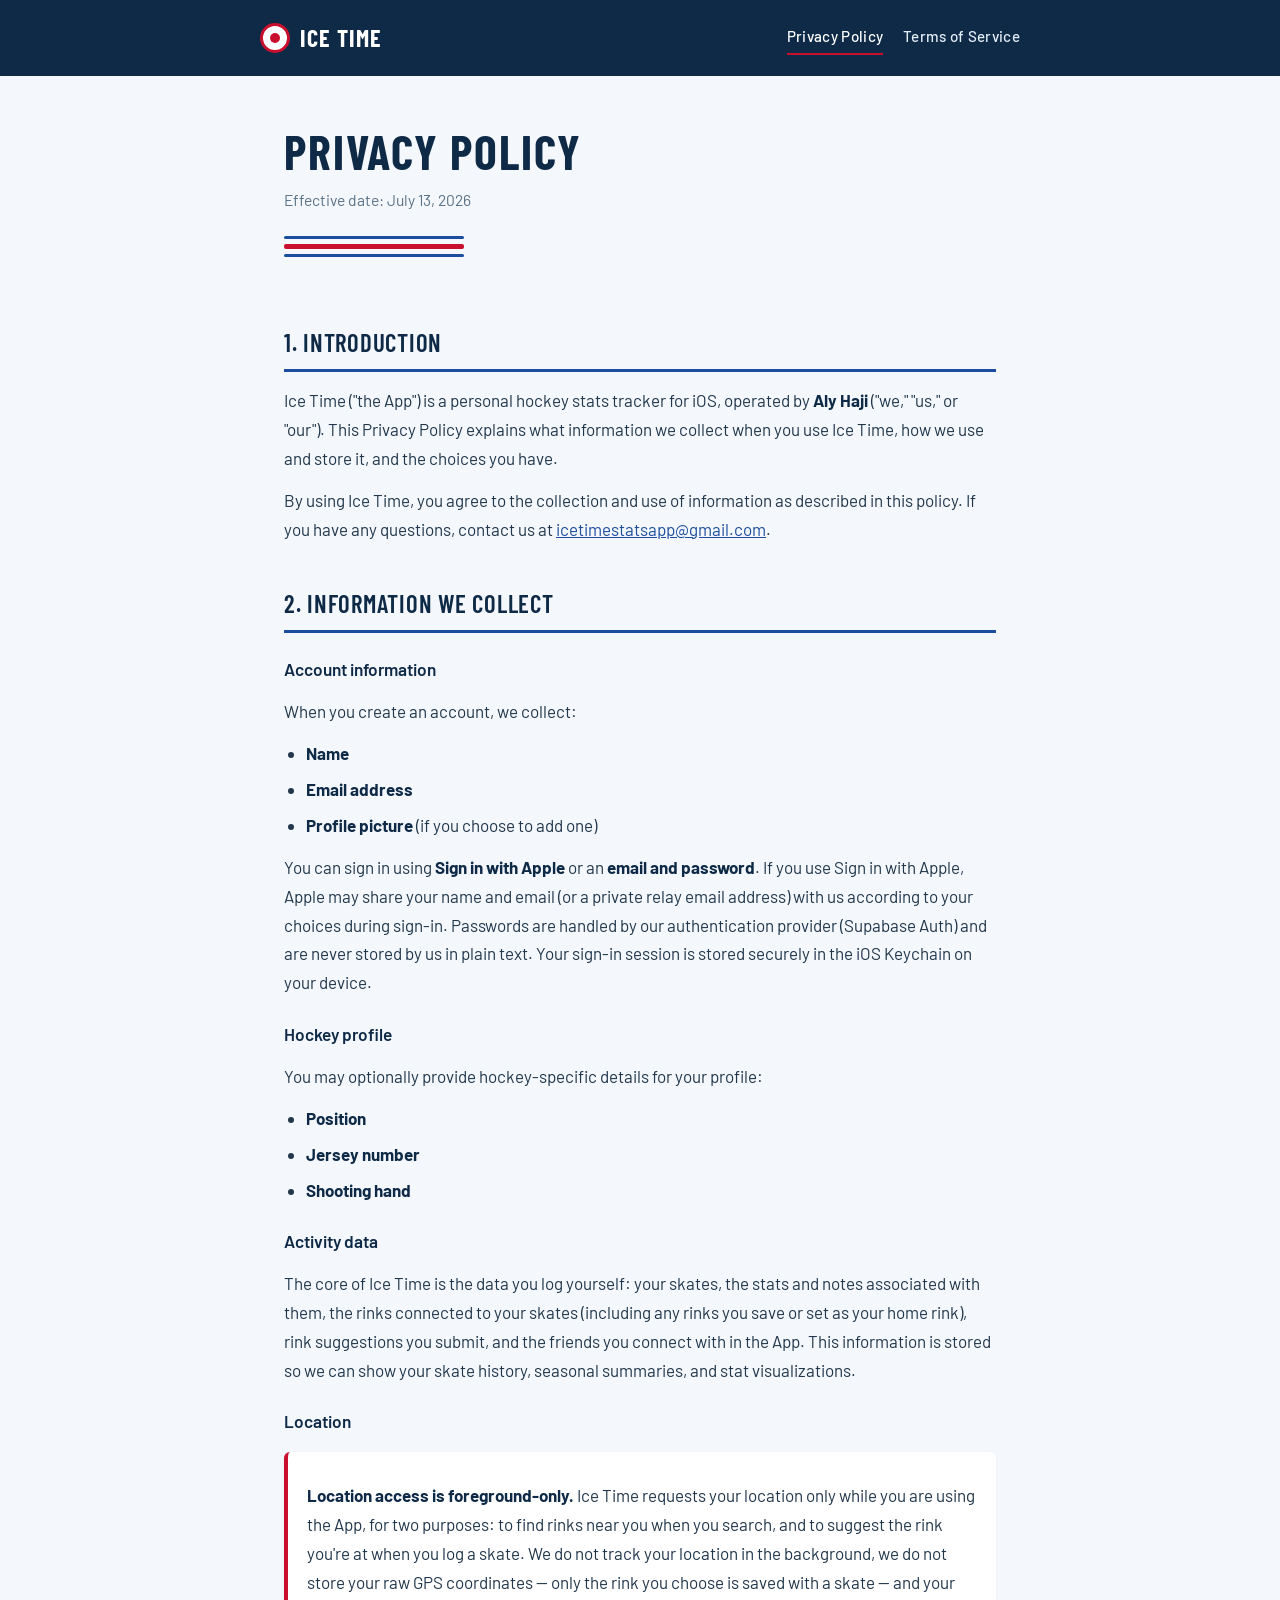
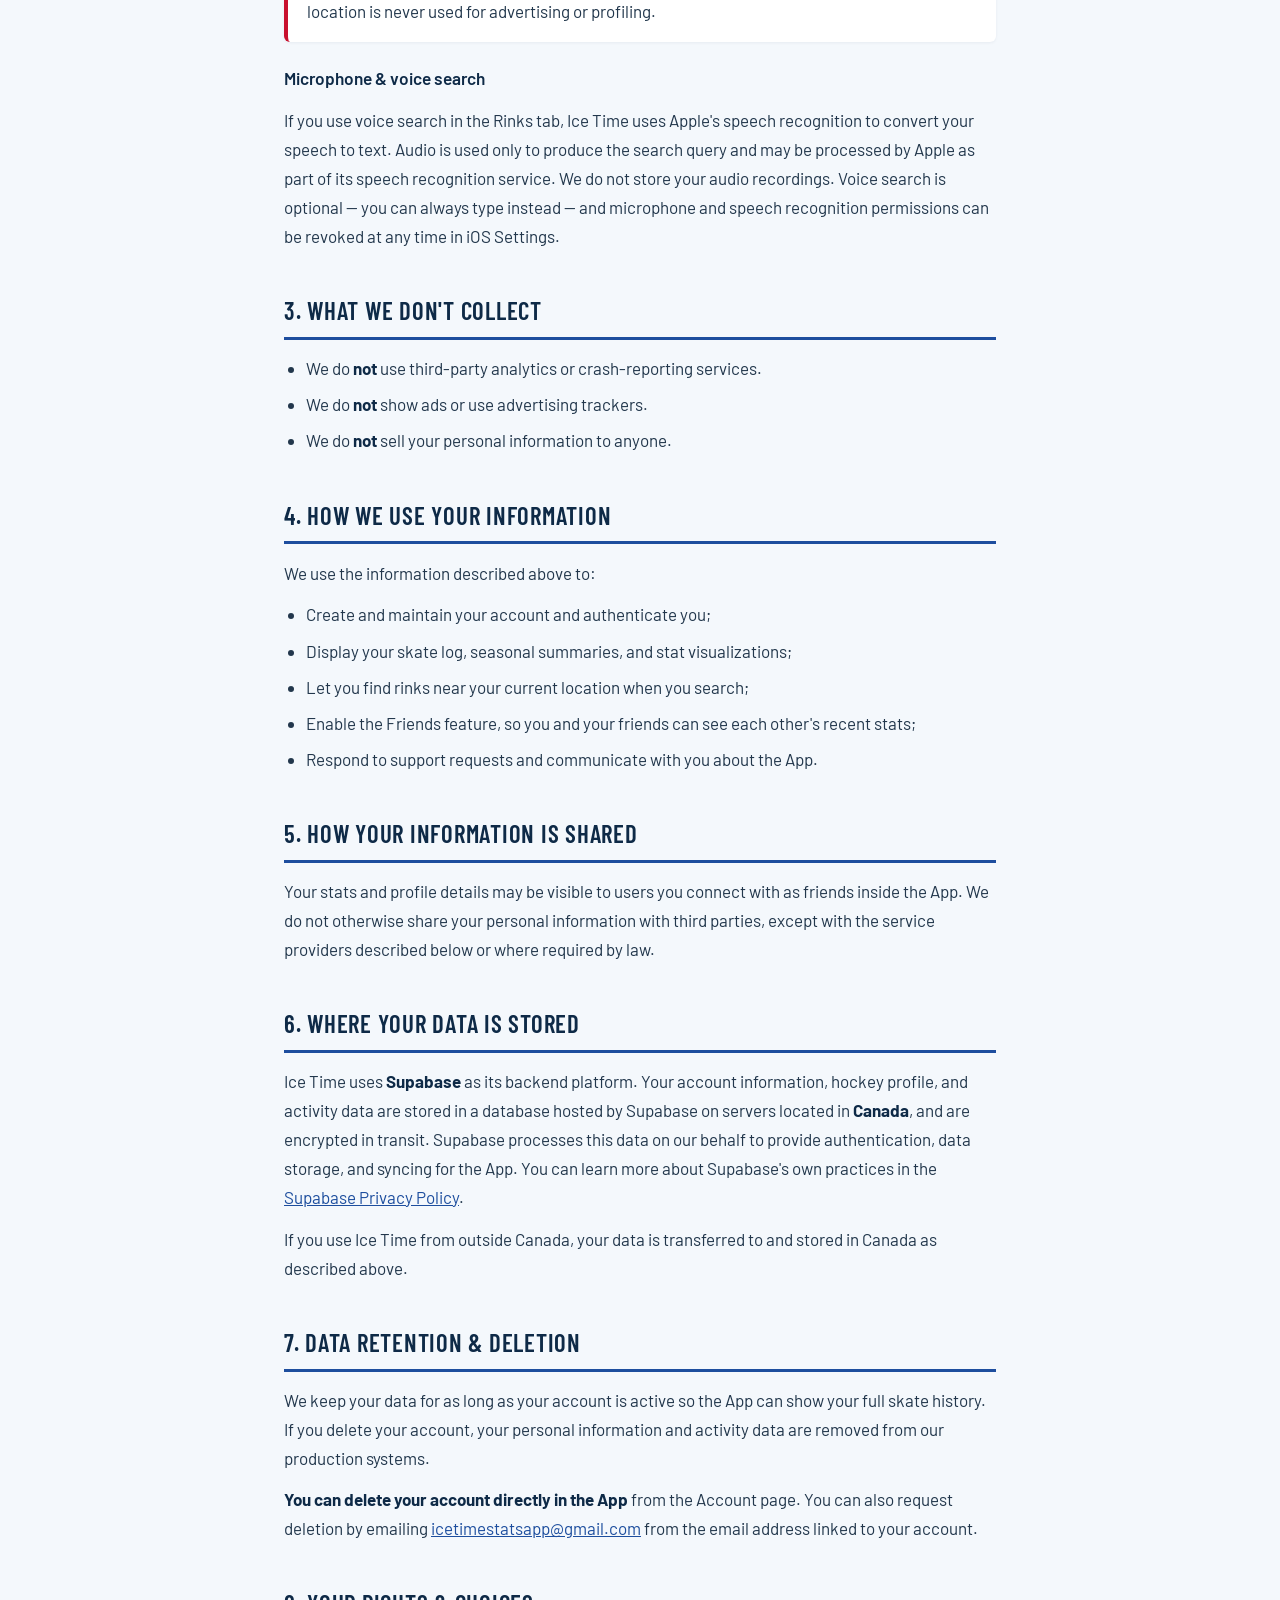
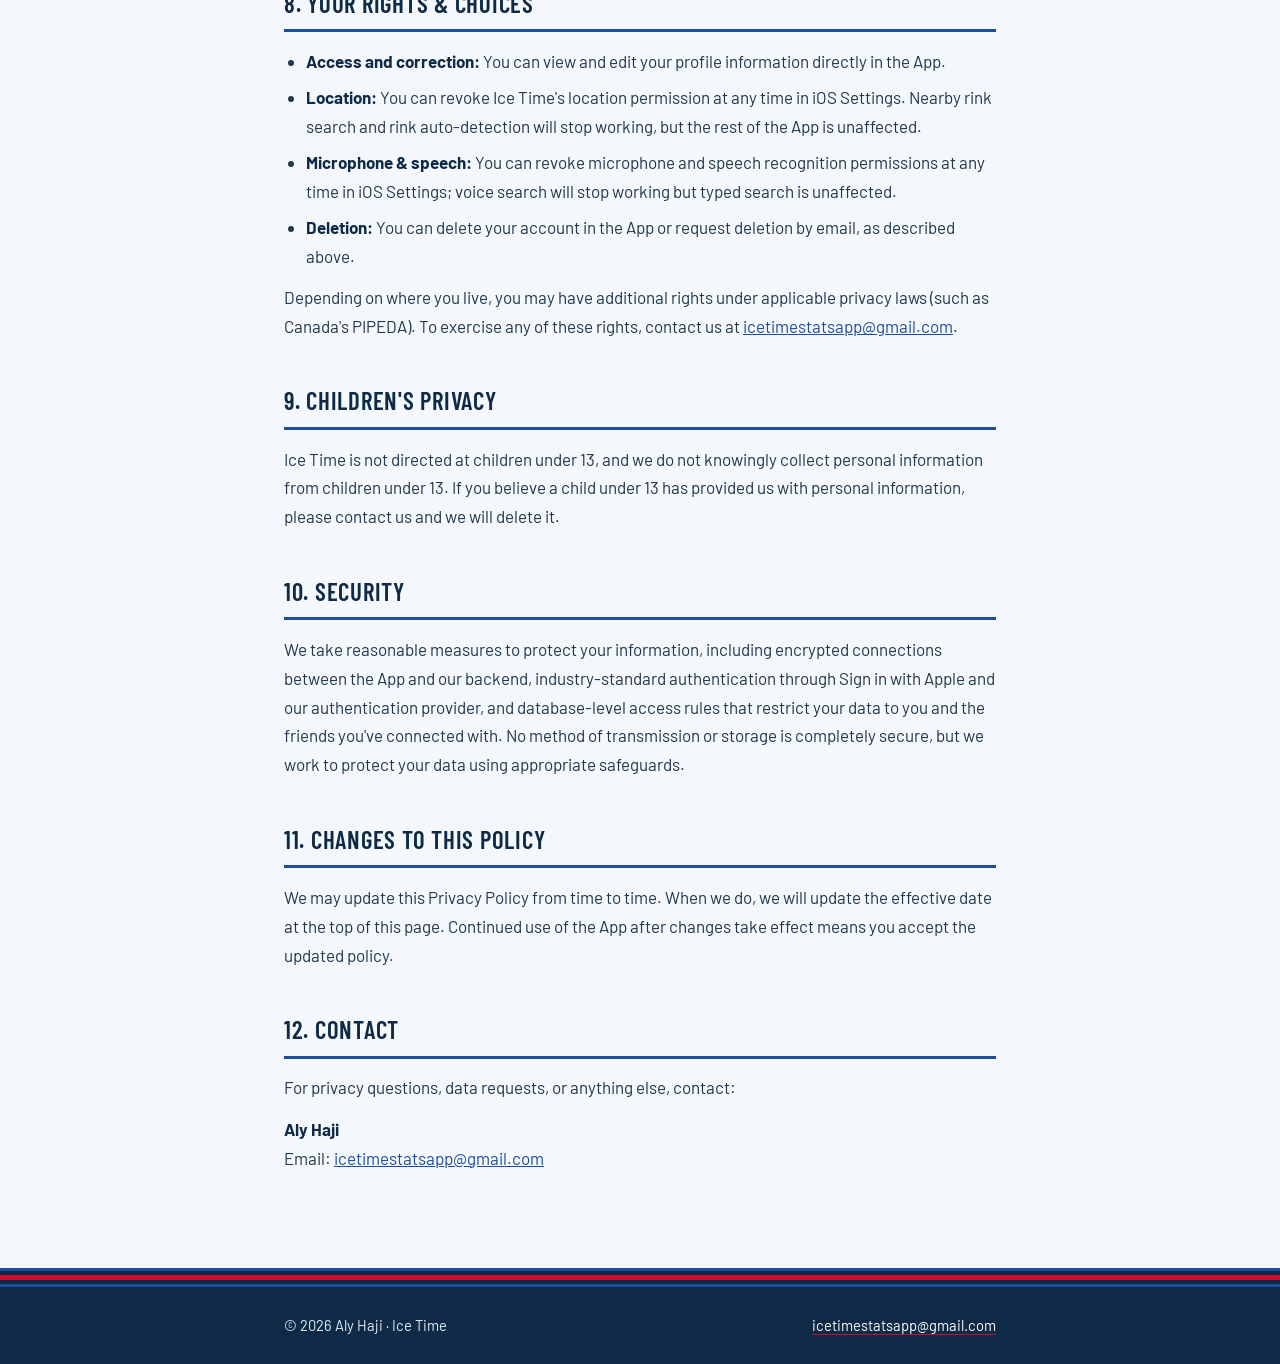
==== privacy.html @ f22d9f5a "Add files via upload" ====
<!DOCTYPE html>
<html lang="en">
<head>
  <meta charset="UTF-8">
  <meta name="viewport" content="width=device-width, initial-scale=1.0">
  <meta name="description" content="Privacy Policy for Ice Time, the personal hockey stats tracker for iOS.">
  <title>Privacy Policy — Ice Time</title>
  <link rel="preconnect" href="https://fonts.googleapis.com">
  <link rel="preconnect" href="https://fonts.gstatic.com" crossorigin>
  <link href="https://fonts.googleapis.com/css2?family=Barlow+Condensed:wght@600;700&family=Barlow:wght@400;500;600&display=swap" rel="stylesheet">
  <link rel="stylesheet" href="style.css">
</head>
<body>

  <header class="site-header">
    <div class="wrap">
      <a class="brand" href="index.html">
        <span class="brand-mark" aria-hidden="true"></span>
        <span class="brand-name">Ice Time</span>
      </a>
      <nav class="site-nav" aria-label="Site">
        <a href="privacy.html" aria-current="page">Privacy Policy</a>
        <a href="terms.html">Terms of Service</a>
      </nav>
    </div>
  </header>

  <main>
    <header class="doc-header">
      <h1>Privacy Policy</h1>
      <p class="meta">Effective date: July 13, 2026</p>
      <div class="rink-lines" aria-hidden="true"><span></span><span></span><span></span></div>
    </header>

    <article>
      <section>
        <h2>1. Introduction</h2>
        <p>Ice Time ("the App") is a personal hockey stats tracker for iOS, operated by <strong>Aly Haji</strong> ("we," "us," or "our"). This Privacy Policy explains what information we collect when you use Ice Time, how we use and store it, and the choices you have.</p>
        <p>By using Ice Time, you agree to the collection and use of information as described in this policy. If you have any questions, contact us at <a href="mailto:icetimestatsapp@gmail.com">icetimestatsapp@gmail.com</a>.</p>
      </section>

      <section>
        <h2>2. Information We Collect</h2>

        <h3>Account information</h3>
        <p>When you create an account, we collect:</p>
        <ul>
          <li><strong>Name</strong></li>
          <li><strong>Email address</strong></li>
          <li><strong>Profile picture</strong> (if you choose to add one)</li>
        </ul>
        <p>You can sign in using <strong>Sign in with Apple</strong> or an <strong>email and password</strong>. If you use Sign in with Apple, Apple may share your name and email (or a private relay email address) with us according to your choices during sign-in. Passwords are handled by our authentication provider (Supabase Auth) and are never stored by us in plain text. Your sign-in session is stored securely in the iOS Keychain on your device.</p>

        <h3>Hockey profile</h3>
        <p>You may optionally provide hockey-specific details for your profile:</p>
        <ul>
          <li><strong>Position</strong></li>
          <li><strong>Jersey number</strong></li>
          <li><strong>Shooting hand</strong></li>
        </ul>

        <h3>Activity data</h3>
        <p>The core of Ice Time is the data you log yourself: your skates, the stats and notes associated with them, the rinks connected to your skates (including any rinks you save or set as your home rink), rink suggestions you submit, and the friends you connect with in the App. This information is stored so we can show your skate history, seasonal summaries, and stat visualizations.</p>

        <h3>Location</h3>
        <div class="callout">
          <p><strong>Location access is foreground-only.</strong> Ice Time requests your location only while you are using the App, for two purposes: to find rinks near you when you search, and to suggest the rink you're at when you log a skate. We do not track your location in the background, we do not store your raw GPS coordinates — only the rink you choose is saved with a skate — and your location is never used for advertising or profiling.</p>
        </div>

        <h3>Microphone &amp; voice search</h3>
        <p>If you use voice search in the Rinks tab, Ice Time uses Apple's speech recognition to convert your speech to text. Audio is used only to produce the search query and may be processed by Apple as part of its speech recognition service. We do not store your audio recordings. Voice search is optional — you can always type instead — and microphone and speech recognition permissions can be revoked at any time in iOS Settings.</p>
      </section>

      <section>
        <h2>3. What We Don't Collect</h2>
        <ul>
          <li>We do <strong>not</strong> use third-party analytics or crash-reporting services.</li>
          <li>We do <strong>not</strong> show ads or use advertising trackers.</li>
          <li>We do <strong>not</strong> sell your personal information to anyone.</li>
        </ul>
      </section>

      <section>
        <h2>4. How We Use Your Information</h2>
        <p>We use the information described above to:</p>
        <ul>
          <li>Create and maintain your account and authenticate you;</li>
          <li>Display your skate log, seasonal summaries, and stat visualizations;</li>
          <li>Let you find rinks near your current location when you search;</li>
          <li>Enable the Friends feature, so you and your friends can see each other's recent stats;</li>
          <li>Respond to support requests and communicate with you about the App.</li>
        </ul>
      </section>

      <section>
        <h2>5. How Your Information Is Shared</h2>
        <p>Your stats and profile details may be visible to users you connect with as friends inside the App. We do not otherwise share your personal information with third parties, except with the service providers described below or where required by law.</p>
      </section>

      <section>
        <h2>6. Where Your Data Is Stored</h2>
        <p>Ice Time uses <strong>Supabase</strong> as its backend platform. Your account information, hockey profile, and activity data are stored in a database hosted by Supabase on servers located in <strong>Canada</strong>, and are encrypted in transit. Supabase processes this data on our behalf to provide authentication, data storage, and syncing for the App. You can learn more about Supabase's own practices in the <a href="https://supabase.com/privacy" rel="noopener">Supabase Privacy Policy</a>.</p>
        <p>If you use Ice Time from outside Canada, your data is transferred to and stored in Canada as described above.</p>
      </section>

      <section>
        <h2>7. Data Retention &amp; Deletion</h2>
        <p>We keep your data for as long as your account is active so the App can show your full skate history. If you delete your account, your personal information and activity data are removed from our production systems.</p>
        <p><strong>You can delete your account directly in the App</strong> from the Account page. You can also request deletion by emailing <a href="mailto:icetimestatsapp@gmail.com">icetimestatsapp@gmail.com</a> from the email address linked to your account.</p>
      </section>

      <section>
        <h2>8. Your Rights &amp; Choices</h2>
        <ul>
          <li><strong>Access and correction:</strong> You can view and edit your profile information directly in the App.</li>
          <li><strong>Location:</strong> You can revoke Ice Time's location permission at any time in iOS Settings. Nearby rink search and rink auto-detection will stop working, but the rest of the App is unaffected.</li>
          <li><strong>Microphone &amp; speech:</strong> You can revoke microphone and speech recognition permissions at any time in iOS Settings; voice search will stop working but typed search is unaffected.</li>
          <li><strong>Deletion:</strong> You can delete your account in the App or request deletion by email, as described above.</li>
        </ul>
        <p>Depending on where you live, you may have additional rights under applicable privacy laws (such as Canada's PIPEDA). To exercise any of these rights, contact us at <a href="mailto:icetimestatsapp@gmail.com">icetimestatsapp@gmail.com</a>.</p>
      </section>

      <section>
        <h2>9. Children's Privacy</h2>
        <p>Ice Time is not directed at children under 13, and we do not knowingly collect personal information from children under 13. If you believe a child under 13 has provided us with personal information, please contact us and we will delete it.</p>
      </section>

      <section>
        <h2>10. Security</h2>
        <p>We take reasonable measures to protect your information, including encrypted connections between the App and our backend, industry-standard authentication through Sign in with Apple and our authentication provider, and database-level access rules that restrict your data to you and the friends you've connected with. No method of transmission or storage is completely secure, but we work to protect your data using appropriate safeguards.</p>
      </section>

      <section>
        <h2>11. Changes to This Policy</h2>
        <p>We may update this Privacy Policy from time to time. When we do, we will update the effective date at the top of this page. Continued use of the App after changes take effect means you accept the updated policy.</p>
      </section>

      <section>
        <h2>12. Contact</h2>
        <p>For privacy questions, data requests, or anything else, contact:</p>
        <p><strong>Aly Haji</strong><br>
        Email: <a href="mailto:icetimestatsapp@gmail.com">icetimestatsapp@gmail.com</a></p>
      </section>
    </article>
  </main>

  <footer class="site-footer">
    <div class="rink-lines" aria-hidden="true"><span></span><span></span><span></span></div>
    <div class="wrap">
      <span>© 2026 Aly Haji · Ice Time</span>
      <span><a href="mailto:icetimestatsapp@gmail.com">icetimestatsapp@gmail.com</a></span>
    </div>
  </footer>

</body>
</html>
---- style.css ----
/* ============================================
   Ice Time — Legal site stylesheet
   Palette: ice sheet whites, jersey navy,
   rink-marking blue and red
   ============================================ */

:root {
  --ice: #f4f8fc;          /* page background — fresh ice */
  --ice-shadow: #e3edf6;   /* card / panel tint */
  --navy: #0e2a47;         /* jersey navy — headings, footer */
  --blue-line: #1d4e9e;    /* rink blue line */
  --red-line: #c8102e;     /* center-line red */
  --steel: #5b7186;        /* muted text */
  --text: #22374c;         /* body text */
  --white: #ffffff;
}

* {
  margin: 0;
  padding: 0;
  box-sizing: border-box;
}

html {
  scroll-behavior: smooth;
}

@media (prefers-reduced-motion: reduce) {
  html {
    scroll-behavior: auto;
  }
}

body {
  font-family: "Barlow", -apple-system, BlinkMacSystemFont, "Segoe UI", sans-serif;
  font-size: 1.0625rem;
  line-height: 1.7;
  color: var(--text);
  background-color: var(--ice);
}

/* ---------- Rink-line divider (signature) ---------- */
/* Two blue lines flanking the red center line,
   read left-to-right like a rink read end-to-end. */
.rink-lines {
  display: flex;
  flex-direction: column;
  gap: 5px;
  border: none;
  margin: 0;
}

.rink-lines span {
  display: block;
  height: 3px;
  border-radius: 2px;
}

.rink-lines span:nth-child(1),
.rink-lines span:nth-child(3) {
  background: var(--blue-line);
}

.rink-lines span:nth-child(2) {
  background: var(--red-line);
  height: 5px;
}

/* ---------- Header ---------- */
.site-header {
  background: var(--navy);
  color: var(--white);
  padding: 1.1rem 1.5rem;
}

.site-header .wrap {
  max-width: 760px;
  margin: 0 auto;
  display: flex;
  align-items: center;
  justify-content: space-between;
  gap: 1rem;
  flex-wrap: wrap;
}

.brand {
  display: flex;
  align-items: center;
  gap: 0.65rem;
  color: var(--white);
  text-decoration: none;
}

.brand:hover .brand-name {
  color: var(--ice-shadow);
}

/* Faceoff-dot logo mark */
.brand-mark {
  width: 30px;
  height: 30px;
  border-radius: 50%;
  border: 3px solid var(--red-line);
  background: var(--white);
  position: relative;
  flex-shrink: 0;
}

.brand-mark::after {
  content: "";
  position: absolute;
  inset: 7px;
  border-radius: 50%;
  background: var(--red-line);
}

.brand-name {
  font-family: "Barlow Condensed", "Barlow", sans-serif;
  font-weight: 700;
  font-size: 1.5rem;
  letter-spacing: 0.04em;
  text-transform: uppercase;
}

.site-nav {
  display: flex;
  gap: 1.25rem;
}

.site-nav a {
  color: var(--ice-shadow);
  text-decoration: none;
  font-size: 0.95rem;
  font-weight: 500;
  letter-spacing: 0.02em;
  padding: 0.2rem 0;
  border-bottom: 2px solid transparent;
}

.site-nav a:hover,
.site-nav a[aria-current="page"] {
  color: var(--white);
  border-bottom-color: var(--red-line);
}

.site-nav a:focus-visible,
.brand:focus-visible,
.doc-card:focus-visible,
a:focus-visible {
  outline: 3px solid var(--blue-line);
  outline-offset: 3px;
  border-radius: 2px;
}

/* ---------- Main layout ---------- */
main {
  max-width: 760px;
  margin: 0 auto;
  padding: 3rem 1.5rem 4rem;
}

/* ---------- Index / hero ---------- */
.hero {
  text-align: center;
  padding: 2.5rem 0 2rem;
}

.hero h1 {
  font-family: "Barlow Condensed", "Barlow", sans-serif;
  font-weight: 700;
  font-size: clamp(2.6rem, 7vw, 4rem);
  letter-spacing: 0.05em;
  text-transform: uppercase;
  color: var(--navy);
  line-height: 1.1;
}

.hero .tagline {
  margin-top: 0.9rem;
  font-size: 1.15rem;
  color: var(--steel);
  max-width: 34rem;
  margin-left: auto;
  margin-right: auto;
}

.hero .rink-lines {
  max-width: 220px;
  margin: 1.8rem auto 0;
}

.doc-cards {
  display: grid;
  grid-template-columns: repeat(auto-fit, minmax(260px, 1fr));
  gap: 1.25rem;
  margin-top: 2.75rem;
}

.doc-card {
  display: block;
  background: var(--white);
  border: 1px solid var(--ice-shadow);
  border-top: 4px solid var(--blue-line);
  border-radius: 10px;
  padding: 1.6rem 1.5rem 1.5rem;
  text-decoration: none;
  color: var(--text);
  box-shadow: 0 1px 3px rgba(14, 42, 71, 0.07);
  transition: transform 0.15s ease, box-shadow 0.15s ease;
}

.doc-card:hover {
  transform: translateY(-2px);
  box-shadow: 0 4px 12px rgba(14, 42, 71, 0.12);
}

@media (prefers-reduced-motion: reduce) {
  .doc-card {
    transition: none;
  }
  .doc-card:hover {
    transform: none;
  }
}

.doc-card h2 {
  font-family: "Barlow Condensed", "Barlow", sans-serif;
  font-weight: 600;
  font-size: 1.45rem;
  letter-spacing: 0.03em;
  text-transform: uppercase;
  color: var(--navy);
}

.doc-card p {
  margin-top: 0.5rem;
  font-size: 0.98rem;
  color: var(--steel);
}

.doc-card .go {
  display: inline-block;
  margin-top: 0.9rem;
  font-weight: 600;
  font-size: 0.95rem;
  color: var(--red-line);
}

.contact-note {
  margin-top: 3rem;
  text-align: center;
  font-size: 0.98rem;
  color: var(--steel);
}

.contact-note a {
  color: var(--blue-line);
  font-weight: 500;
}

/* ---------- Legal document pages ---------- */
.doc-header {
  padding-bottom: 1.6rem;
}

.doc-header h1 {
  font-family: "Barlow Condensed", "Barlow", sans-serif;
  font-weight: 700;
  font-size: clamp(2.1rem, 5.5vw, 3rem);
  letter-spacing: 0.04em;
  text-transform: uppercase;
  color: var(--navy);
  line-height: 1.15;
}

.doc-header .meta {
  margin-top: 0.5rem;
  color: var(--steel);
  font-size: 0.98rem;
}

.doc-header .rink-lines {
  max-width: 180px;
  margin-top: 1.4rem;
}

article section {
  margin-top: 2.4rem;
}

article h2 {
  font-family: "Barlow Condensed", "Barlow", sans-serif;
  font-weight: 600;
  font-size: 1.55rem;
  letter-spacing: 0.03em;
  text-transform: uppercase;
  color: var(--navy);
  padding-bottom: 0.35rem;
  border-bottom: 3px solid var(--blue-line);
  margin-bottom: 0.9rem;
}

article h3 {
  font-weight: 600;
  font-size: 1.08rem;
  color: var(--navy);
  margin-top: 1.4rem;
  margin-bottom: 0.4rem;
}

article p {
  margin-top: 0.8rem;
}

article ul {
  margin: 0.8rem 0 0.8rem 1.4rem;
}

article li {
  margin-top: 0.45rem;
}

article a {
  color: var(--blue-line);
}

article strong {
  color: var(--navy);
}

.callout {
  background: var(--white);
  border-left: 4px solid var(--red-line);
  border-radius: 6px;
  padding: 1rem 1.2rem;
  margin-top: 1rem;
  box-shadow: 0 1px 3px rgba(14, 42, 71, 0.06);
}

/* ---------- Footer ---------- */
.site-footer {
  background: var(--navy);
  color: var(--ice-shadow);
  margin-top: 2rem;
}

.site-footer .rink-lines {
  gap: 4px;
}

.site-footer .rink-lines span {
  border-radius: 0;
}

.site-footer .wrap {
  max-width: 760px;
  margin: 0 auto;
  padding: 1.6rem 1.5rem;
  display: flex;
  justify-content: space-between;
  gap: 1rem;
  flex-wrap: wrap;
  font-size: 0.92rem;
}

.site-footer a {
  color: var(--white);
  text-decoration: none;
  border-bottom: 1px solid var(--red-line);
}

.site-footer a:hover {
  border-bottom-width: 2px;
}

/* ---------- Small screens ---------- */
@media (max-width: 480px) {
  main {
    padding: 2.25rem 1.15rem 3rem;
  }

  .site-header .wrap {
    justify-content: center;
    text-align: center;
  }

  .site-footer .wrap {
    flex-direction: column;
    text-align: center;
    gap: 0.5rem;
  }
}
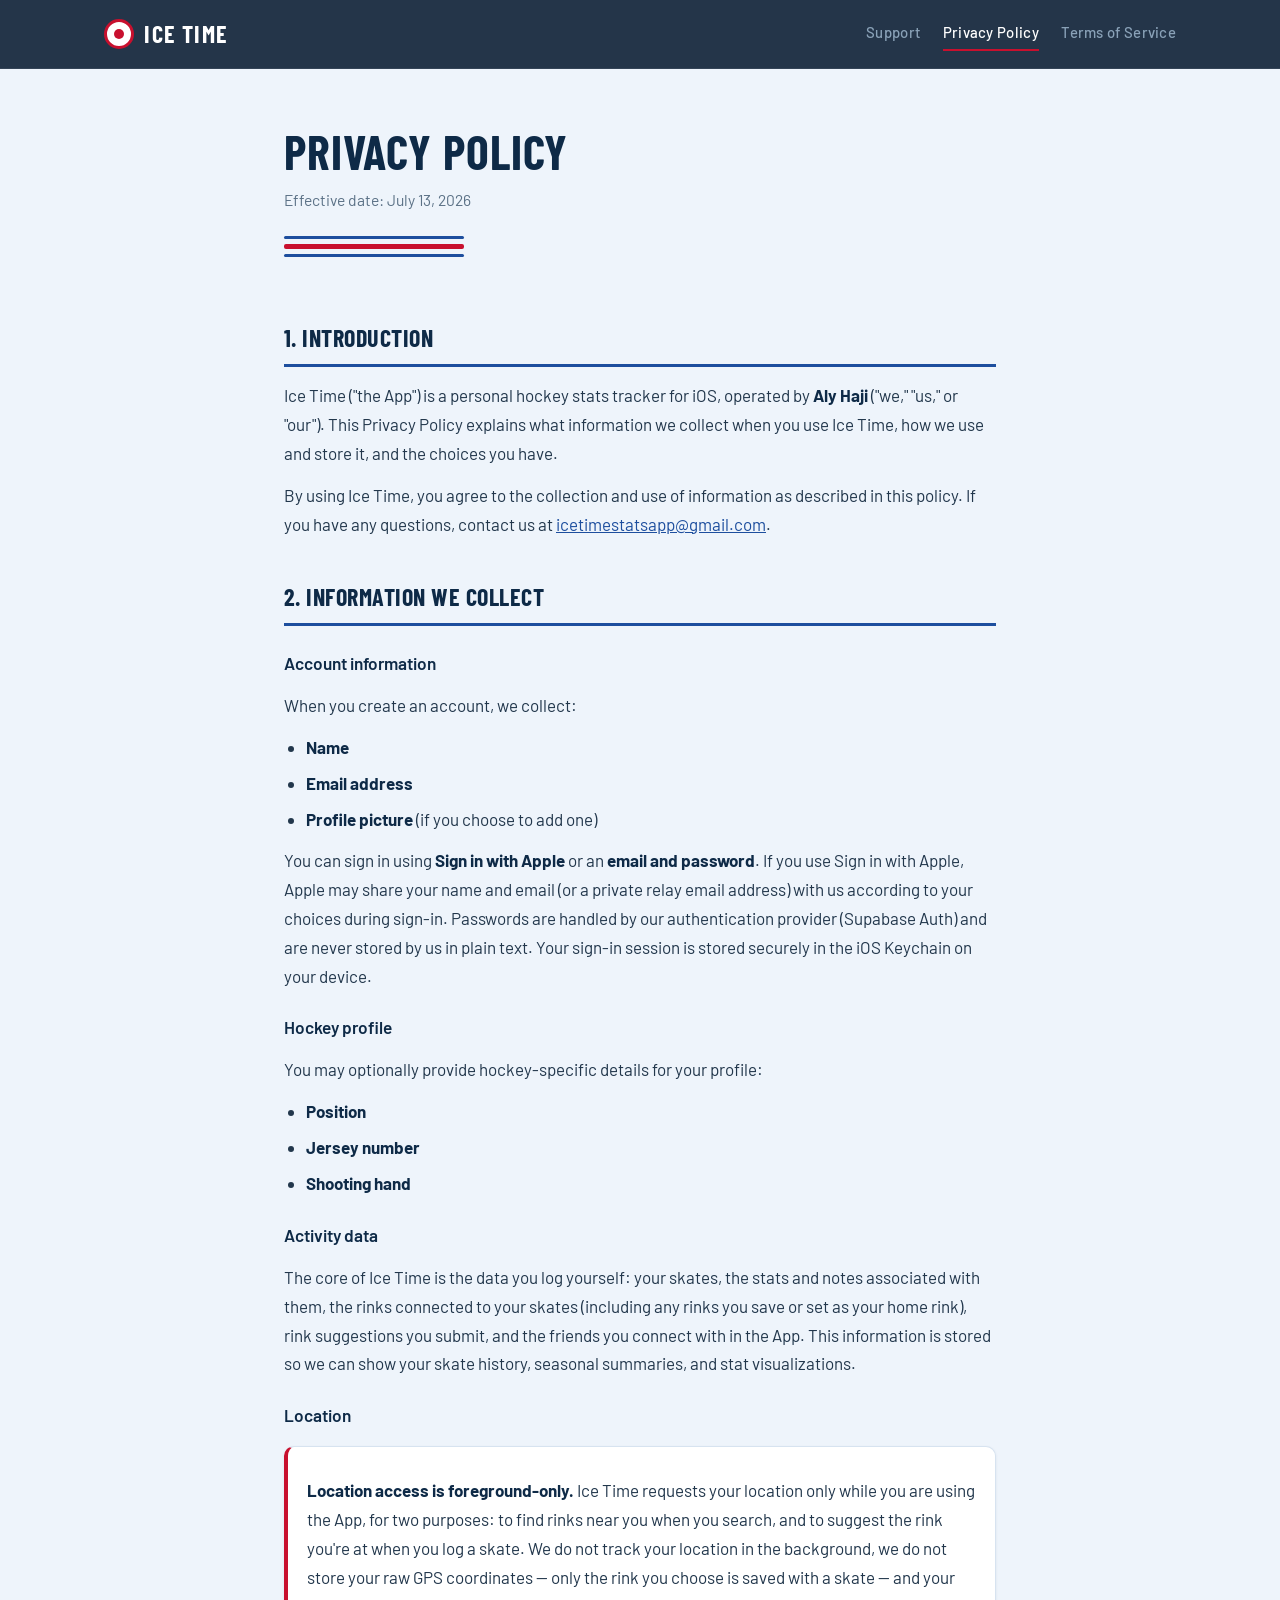
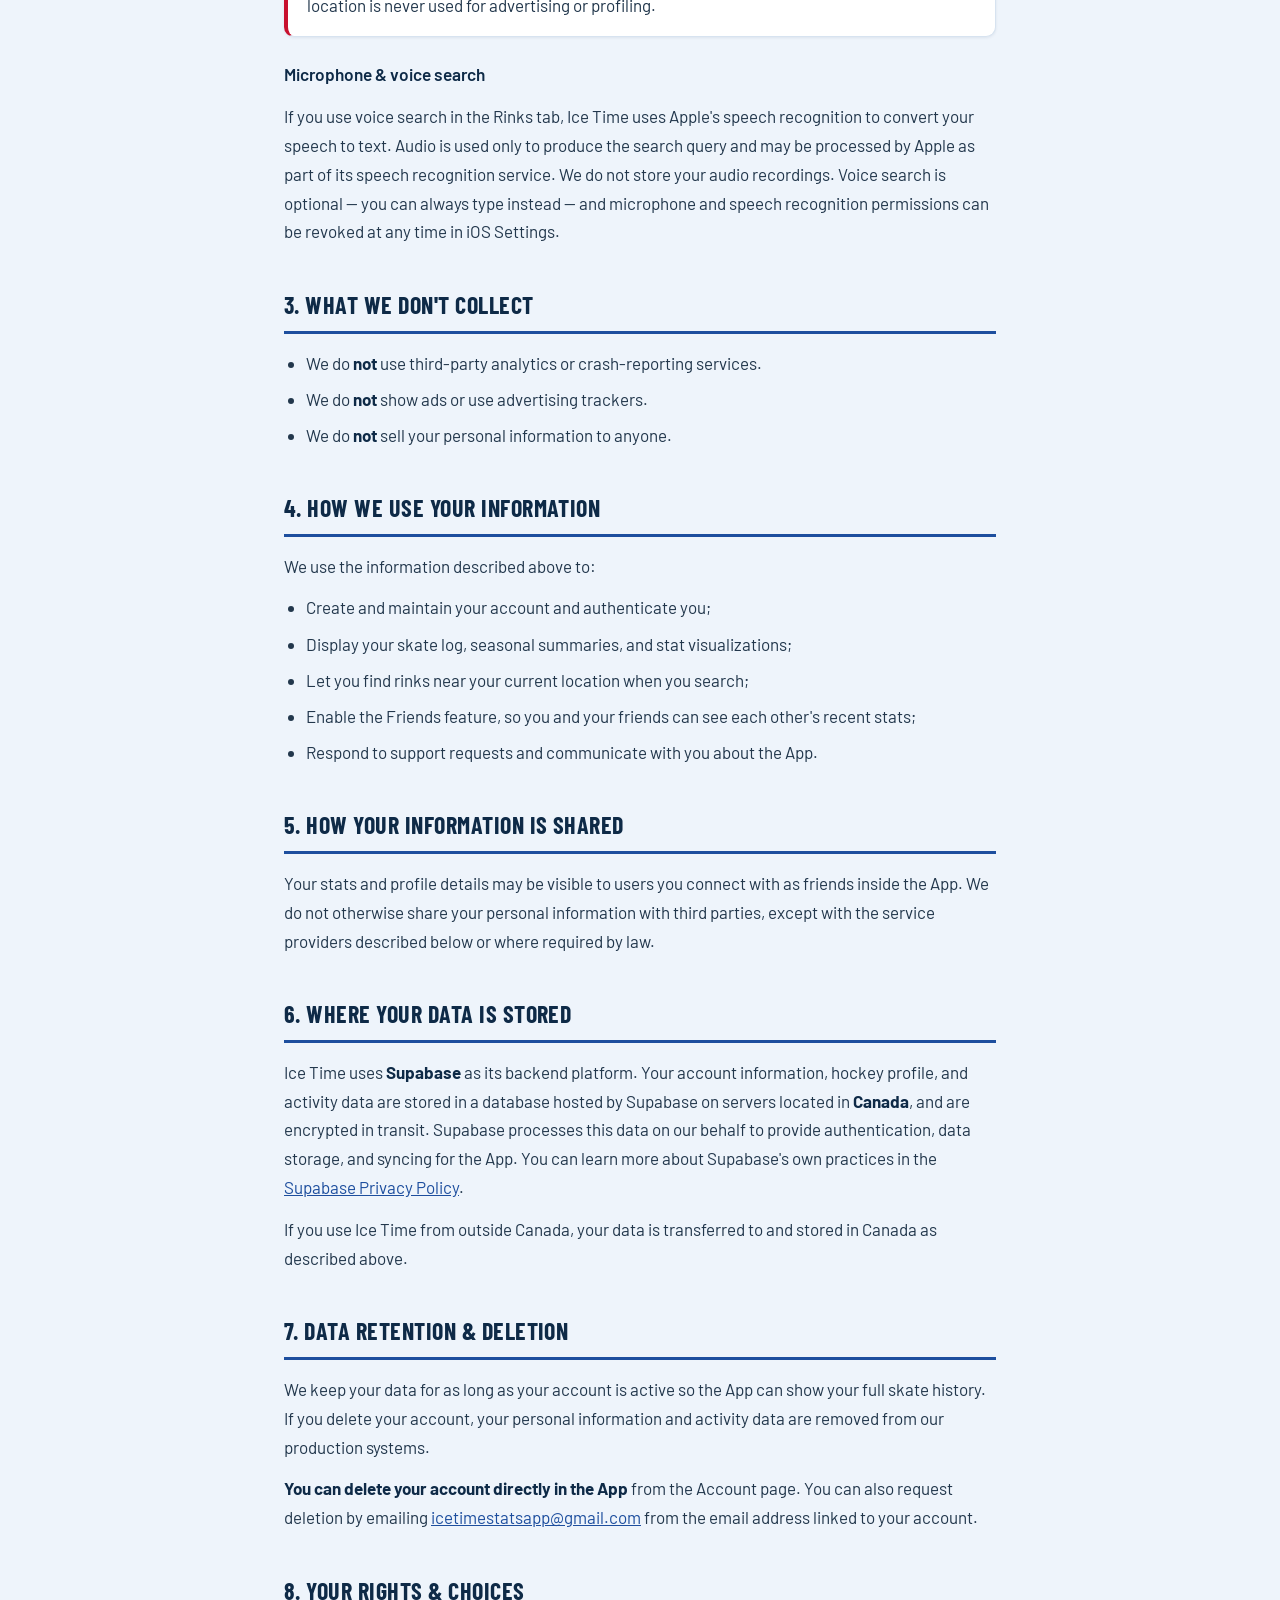
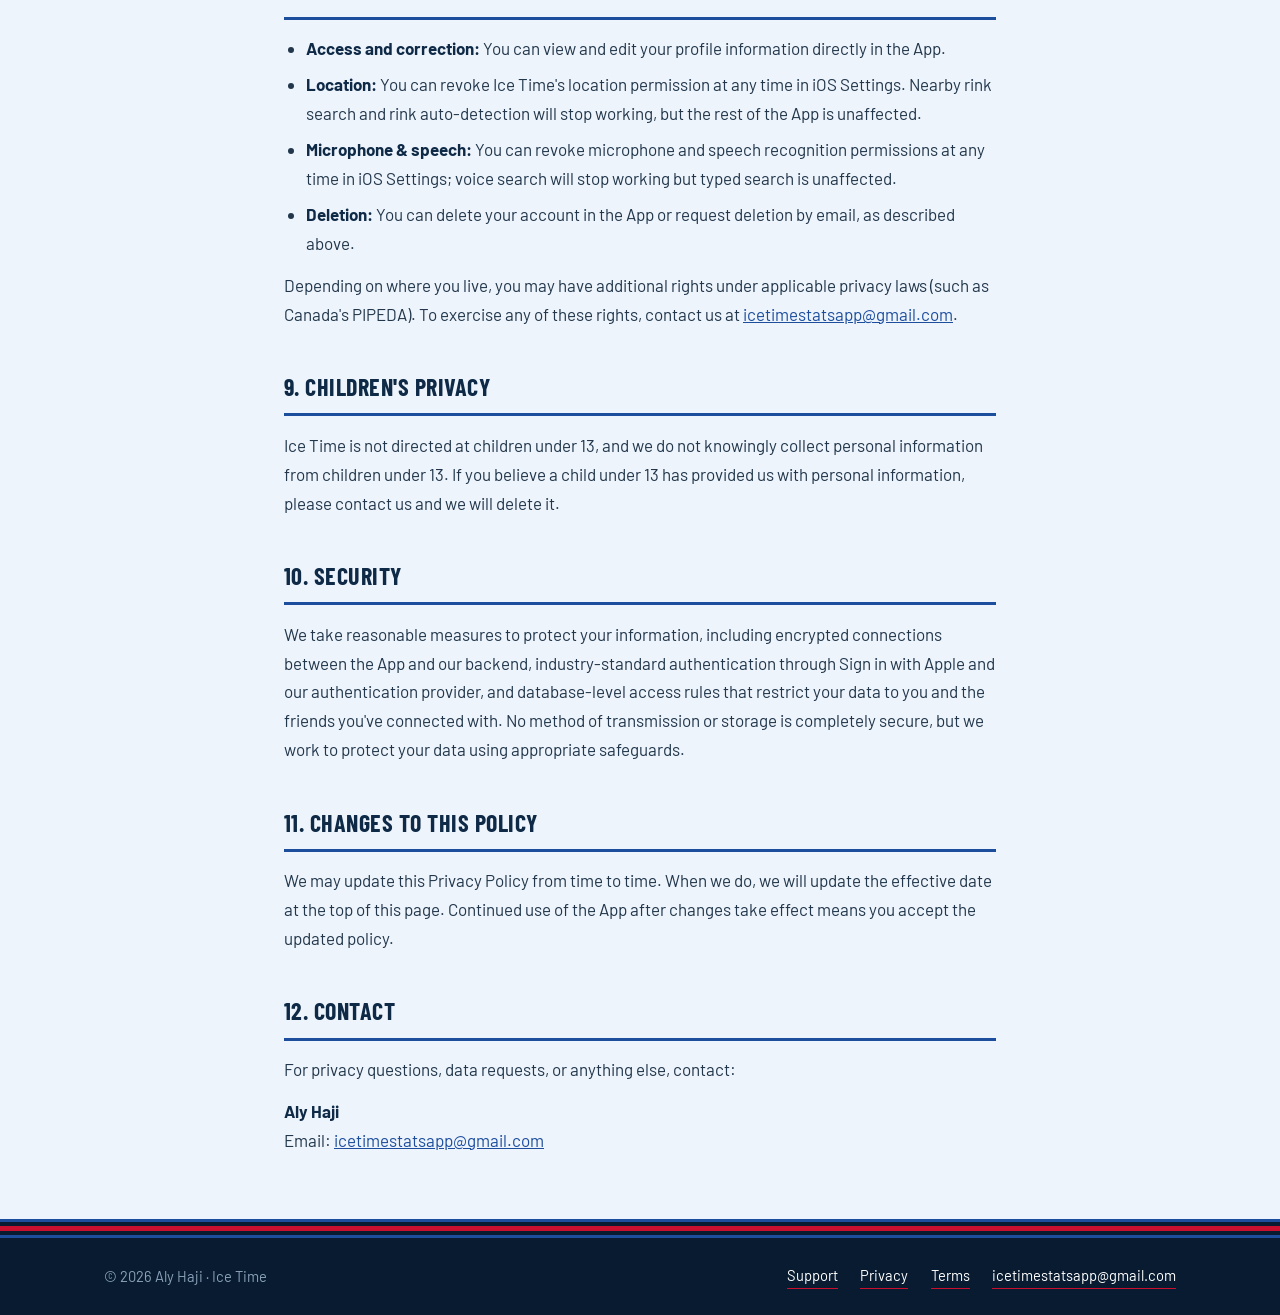
==== commit 515479ed: "Add support page and use the real Friends screenshot Support page (support.html) - New page explaini" ====
--- a/privacy.html
+++ b/privacy.html
@@ -19,6 +19,7 @@
         <span class="brand-name">Ice Time</span>
       </a>
       <nav class="site-nav" aria-label="Site">
+        <a href="support.html">Support</a>
         <a href="privacy.html" aria-current="page">Privacy Policy</a>
         <a href="terms.html">Terms of Service</a>
       </nav>
@@ -148,7 +149,7 @@
     <div class="rink-lines" aria-hidden="true"><span></span><span></span><span></span></div>
     <div class="wrap">
       <span>© 2026 Aly Haji · Ice Time</span>
-      <span><a href="mailto:icetimestatsapp@gmail.com">icetimestatsapp@gmail.com</a></span>
+      <nav class="foot-nav" aria-label="Legal"><a href="support.html">Support</a><a href="privacy.html">Privacy</a><a href="terms.html">Terms</a><a href="mailto:icetimestatsapp@gmail.com">icetimestatsapp@gmail.com</a></nav>
     </div>
   </footer>
 
--- a/style.css
+++ b/style.css
@@ -1,111 +1,126 @@
-/* ============================================
-   Ice Time — Legal site stylesheet
-   Palette: ice sheet whites, jersey navy,
-   rink-marking blue and red
-   ============================================ */
+/* ============================================================
+   Ice Time — marketing + legal site stylesheet
+   Palette: fresh-ice whites, jersey navy, rink blue & red.
+   One system across the landing page and the legal pages.
+   ============================================================ */
 
 :root {
-  --ice: #f4f8fc;          /* page background — fresh ice */
-  --ice-shadow: #e3edf6;   /* card / panel tint */
-  --navy: #0e2a47;         /* jersey navy — headings, footer */
-  --blue-line: #1d4e9e;    /* rink blue line */
-  --red-line: #c8102e;     /* center-line red */
-  --steel: #5b7186;        /* muted text */
-  --text: #22374c;         /* body text */
-  --white: #ffffff;
-}
-
-* {
-  margin: 0;
-  padding: 0;
-  box-sizing: border-box;
-}
-
-html {
-  scroll-behavior: smooth;
-}
-
-@media (prefers-reduced-motion: reduce) {
-  html {
-    scroll-behavior: auto;
-  }
-}
+  --ice:         #eef4fb;   /* page background — fresh ice          */
+  --ice-2:       #e2ecf7;   /* deeper ice tint                      */
+  --panel:       #ffffff;   /* cards / panels                       */
+  --navy:        #0e2a47;   /* jersey navy — headings               */
+  --navy-deep:   #081b30;   /* deepest navy — hero base             */
+  --navy-2:      #123a63;   /* navy gradient stop                   */
+  --blue-line:   #1d4e9e;   /* rink blue line                       */
+  --blue-bright: #2f7ae0;   /* brighter accent / glow               */
+  --red-line:    #c8102e;   /* centre-line red                      */
+  --red-soft:    #e23b52;   /* lighter red for dark backgrounds     */
+  --steel:       #5b7186;   /* muted text                           */
+  --steel-2:     #8aa2b8;   /* muted text on dark                   */
+  --text:        #22374c;   /* body text                            */
+  --line:        #d7e3f0;   /* hairline borders                     */
+  --white:       #ffffff;
+
+  --radius:      16px;
+  --radius-sm:   10px;
+  --shadow-sm:   0 1px 3px rgba(14,42,71,.08);
+  --shadow-md:   0 10px 30px -12px rgba(14,42,71,.28);
+  --shadow-lg:   0 30px 70px -25px rgba(8,27,48,.55);
+  --maxw:        1120px;
+  --readw:       760px;
+
+  --cond: "Barlow Condensed", "Barlow", system-ui, sans-serif;
+  --sans: "Barlow", -apple-system, BlinkMacSystemFont, "Segoe UI", sans-serif;
+}
+
+* { margin: 0; padding: 0; box-sizing: border-box; }
+
+html { scroll-behavior: smooth; -webkit-text-size-adjust: 100%; }
 
 body {
-  font-family: "Barlow", -apple-system, BlinkMacSystemFont, "Segoe UI", sans-serif;
+  font-family: var(--sans);
   font-size: 1.0625rem;
   line-height: 1.7;
   color: var(--text);
-  background-color: var(--ice);
-}
-
-/* ---------- Rink-line divider (signature) ---------- */
-/* Two blue lines flanking the red center line,
-   read left-to-right like a rink read end-to-end. */
+  background: var(--ice);
+  -webkit-font-smoothing: antialiased;
+  overflow-x: hidden;
+}
+
+img { max-width: 100%; display: block; }
+
+.container {
+  width: 100%;
+  max-width: var(--maxw);
+  margin: 0 auto;
+  padding: 0 1.5rem;
+}
+
+/* ---------- Signature rink-line divider ---------- */
 .rink-lines {
   display: flex;
   flex-direction: column;
   gap: 5px;
-  border: none;
-  margin: 0;
-}
-
-.rink-lines span {
-  display: block;
-  height: 3px;
-  border-radius: 2px;
-}
-
+}
+.rink-lines span { display: block; height: 3px; border-radius: 2px; }
 .rink-lines span:nth-child(1),
-.rink-lines span:nth-child(3) {
-  background: var(--blue-line);
-}
-
-.rink-lines span:nth-child(2) {
-  background: var(--red-line);
-  height: 5px;
-}
-
-/* ---------- Header ---------- */
+.rink-lines span:nth-child(3) { background: var(--blue-line); }
+.rink-lines span:nth-child(2) { background: var(--red-line); height: 5px; }
+.rink-lines--center { max-width: 180px; margin: 0 auto 1.5rem; }
+
+/* ---------- Shared type helpers ---------- */
+.eyebrow {
+  font-family: var(--cond);
+  font-weight: 700;
+  text-transform: uppercase;
+  letter-spacing: .16em;
+  font-size: .82rem;
+  color: var(--red-soft);
+  margin-bottom: .85rem;
+}
+.eyebrow--dark { color: var(--red-line); }
+
+/* ============================================================
+   Header
+   ============================================================ */
 .site-header {
-  background: var(--navy);
-  color: var(--white);
-  padding: 1.1rem 1.5rem;
-}
-
+  position: sticky;
+  top: 0;
+  z-index: 50;
+  background: rgba(9,27,48,.88);
+  backdrop-filter: saturate(140%) blur(10px);
+  -webkit-backdrop-filter: saturate(140%) blur(10px);
+  border-bottom: 1px solid rgba(255,255,255,.08);
+  color: var(--white);
+  padding: .85rem 0;
+}
 .site-header .wrap {
-  max-width: 760px;
+  max-width: var(--maxw);
   margin: 0 auto;
+  padding: 0 1.5rem;
   display: flex;
   align-items: center;
   justify-content: space-between;
   gap: 1rem;
   flex-wrap: wrap;
 }
-
 .brand {
   display: flex;
   align-items: center;
-  gap: 0.65rem;
+  gap: .65rem;
   color: var(--white);
   text-decoration: none;
 }
-
-.brand:hover .brand-name {
-  color: var(--ice-shadow);
-}
-
-/* Faceoff-dot logo mark */
+.brand:hover .brand-name { color: var(--ice-2); }
+
 .brand-mark {
-  width: 30px;
-  height: 30px;
+  width: 30px; height: 30px;
   border-radius: 50%;
   border: 3px solid var(--red-line);
   background: var(--white);
   position: relative;
   flex-shrink: 0;
 }
-
 .brand-mark::after {
   content: "";
   position: absolute;
@@ -113,280 +128,547 @@
   border-radius: 50%;
   background: var(--red-line);
 }
-
 .brand-name {
-  font-family: "Barlow Condensed", "Barlow", sans-serif;
+  font-family: var(--cond);
   font-weight: 700;
   font-size: 1.5rem;
-  letter-spacing: 0.04em;
+  letter-spacing: .05em;
   text-transform: uppercase;
 }
-
-.site-nav {
-  display: flex;
-  gap: 1.25rem;
-}
-
+.site-nav { display: flex; gap: 1.4rem; flex-wrap: wrap; }
 .site-nav a {
-  color: var(--ice-shadow);
+  color: var(--steel-2);
   text-decoration: none;
-  font-size: 0.95rem;
+  font-size: .93rem;
   font-weight: 500;
-  letter-spacing: 0.02em;
-  padding: 0.2rem 0;
+  letter-spacing: .02em;
+  padding: .2rem 0;
   border-bottom: 2px solid transparent;
-}
-
+  transition: color .15s ease, border-color .15s ease;
+}
 .site-nav a:hover,
 .site-nav a[aria-current="page"] {
   color: var(--white);
   border-bottom-color: var(--red-line);
 }
 
-.site-nav a:focus-visible,
-.brand:focus-visible,
-.doc-card:focus-visible,
-a:focus-visible {
-  outline: 3px solid var(--blue-line);
+:focus-visible {
+  outline: 3px solid var(--blue-bright);
   outline-offset: 3px;
-  border-radius: 2px;
-}
-
-/* ---------- Main layout ---------- */
+  border-radius: 3px;
+}
+
+/* ============================================================
+   Buttons
+   ============================================================ */
+.cta-row {
+  display: flex;
+  align-items: center;
+  gap: 1rem;
+  flex-wrap: wrap;
+  margin-top: 1.9rem;
+}
+.cta-row--center { justify-content: center; }
+
+.appstore-badge {
+  display: inline-flex;
+  align-items: center;
+  gap: .7rem;
+  background: var(--navy);
+  color: var(--white);
+  text-decoration: none;
+  padding: .7rem 1.25rem;
+  border-radius: 12px;
+  border: 1px solid rgba(255,255,255,.14);
+  box-shadow: var(--shadow-md);
+  transition: transform .15s ease, box-shadow .15s ease;
+}
+.appstore-badge:hover { transform: translateY(-2px); box-shadow: var(--shadow-lg); }
+.appstore-badge__logo { width: 26px; height: 26px; flex-shrink: 0; }
+.appstore-badge__text { display: flex; flex-direction: column; line-height: 1.05; text-align: left; }
+.appstore-badge__text small { font-size: .66rem; letter-spacing: .04em; opacity: .82; text-transform: uppercase; }
+.appstore-badge__text strong { font-family: var(--cond); font-weight: 700; font-size: 1.25rem; letter-spacing: .02em; }
+
+.btn-ghost {
+  display: inline-flex;
+  align-items: center;
+  font-weight: 600;
+  font-size: .98rem;
+  color: var(--navy);
+  text-decoration: none;
+  padding: .7rem .2rem;
+  border-bottom: 2px solid transparent;
+  transition: border-color .15s ease, color .15s ease;
+}
+.btn-ghost:hover { border-bottom-color: var(--red-line); }
+.btn-ghost--dark { color: var(--white); }
+.btn-ghost--dark:hover { border-bottom-color: var(--red-soft); }
+
+/* ============================================================
+   Marketing layout wrapper (full-bleed sections)
+   ============================================================ */
+main.mkt { max-width: none; margin: 0; padding: 0; display: block; }
+
+.section-head { max-width: 640px; margin: 0 auto 3rem; text-align: center; }
+.section-head h2 {
+  font-family: var(--cond);
+  font-weight: 700;
+  font-size: clamp(1.9rem, 4.4vw, 2.9rem);
+  line-height: 1.08;
+  letter-spacing: .01em;
+  color: var(--navy);
+}
+.section-sub { margin-top: 1rem; font-size: 1.1rem; color: var(--steel); }
+.section-head--light h2 { color: var(--white); }
+.section-sub--light { color: var(--steel-2); }
+
+/* ---------- Hero ---------- */
+.mkt-hero {
+  position: relative;
+  background:
+    radial-gradient(1200px 600px at 78% -10%, rgba(47,122,224,.28), transparent 60%),
+    linear-gradient(165deg, var(--navy-deep) 0%, var(--navy) 48%, var(--navy-2) 100%);
+  color: var(--white);
+  overflow: hidden;
+  isolation: isolate;
+}
+/* faint faceoff-circle texture */
+.mkt-hero::before {
+  content: "";
+  position: absolute;
+  inset: 0;
+  background-image:
+    radial-gradient(circle at 84% 26%, transparent 118px, rgba(255,255,255,.06) 119px, rgba(255,255,255,.06) 121px, transparent 122px),
+    radial-gradient(circle at 84% 26%, transparent 40px, rgba(200,16,46,.28) 41px, rgba(200,16,46,.28) 43px, transparent 44px);
+  z-index: -1;
+  opacity: .8;
+}
+.mkt-hero__glow {
+  position: absolute;
+  width: 520px; height: 520px;
+  right: -120px; top: -160px;
+  background: radial-gradient(circle, rgba(47,122,224,.5), transparent 68%);
+  filter: blur(30px);
+  z-index: -1;
+}
+.mkt-hero__inner {
+  display: grid;
+  grid-template-columns: 1.05fr .95fr;
+  gap: 3rem;
+  align-items: center;
+  padding-top: 4.5rem;
+  padding-bottom: 4.5rem;
+}
+.mkt-hero__copy h1 {
+  font-family: var(--cond);
+  font-weight: 700;
+  font-size: clamp(2.7rem, 6.2vw, 4.6rem);
+  line-height: 1.02;
+  letter-spacing: .01em;
+  color: var(--white);
+  margin-bottom: 1.15rem;
+}
+.mkt-hero .lede {
+  font-size: 1.2rem;
+  color: #cfe0f2;
+  max-width: 34rem;
+}
+.hero-badges {
+  list-style: none;
+  display: flex;
+  flex-wrap: wrap;
+  gap: .55rem;
+  margin-top: 2rem;
+}
+.hero-badges li {
+  font-size: .84rem;
+  font-weight: 600;
+  letter-spacing: .02em;
+  color: #dbe8f6;
+  background: rgba(255,255,255,.07);
+  border: 1px solid rgba(255,255,255,.14);
+  padding: .38rem .8rem;
+  border-radius: 999px;
+}
+.mkt-hero__art { display: flex; justify-content: center; }
+
+/* ============================================================
+   Real app screenshots
+   ============================================================ */
+.appshot {
+  width: 100%;
+  max-width: 300px;
+  height: auto;
+  border-radius: 34px;
+  box-shadow: var(--shadow-lg);
+  /* the screenshots are dark; a hairline keeps them from bleeding
+     into dark backgrounds while staying invisible on light ones */
+  outline: 1px solid rgba(255,255,255,.10);
+  outline-offset: -1px;
+}
+.appshot--float { animation: float 6s ease-in-out infinite; }
+@keyframes float { 0%,100% { transform: translateY(-6px); } 50% { transform: translateY(6px); } }
+
+/* soft halo so the dark screenshot separates from the dark hero */
+.mkt-hero__art { position: relative; }
+.mkt-hero__art::before {
+  content: "";
+  position: absolute;
+  width: 360px; height: 360px;
+  top: 50%; left: 50%;
+  transform: translate(-50%, -50%);
+  background: radial-gradient(circle, rgba(120,180,255,.30), transparent 66%);
+  filter: blur(26px);
+  z-index: 0;
+}
+.mkt-hero__art .appshot { position: relative; z-index: 1; }
+
+/* ============================================================
+   Bands & sections
+   ============================================================ */
+.band { padding: 5rem 0; background: var(--ice); }
+.band--tint {
+  background:
+    radial-gradient(900px 500px at 15% 0%, rgba(29,78,158,.07), transparent 60%),
+    var(--ice-2);
+}
+
+/* Four pillars */
+.pillars {
+  display: grid;
+  grid-template-columns: repeat(4, 1fr);
+  gap: 1.25rem;
+}
+.pillar {
+  background: var(--panel);
+  border: 1px solid var(--line);
+  border-top: 4px solid var(--blue-line);
+  border-radius: var(--radius);
+  padding: 1.8rem 1.4rem;
+  box-shadow: var(--shadow-sm);
+  transition: transform .16s ease, box-shadow .16s ease;
+}
+.pillar:hover { transform: translateY(-4px); box-shadow: var(--shadow-md); }
+.pillar__icon {
+  display: inline-grid;
+  place-items: center;
+  width: 48px; height: 48px;
+  border-radius: 12px;
+  background: linear-gradient(160deg, rgba(47,122,224,.16), rgba(29,78,158,.10));
+  color: var(--blue-line);
+  margin-bottom: 1.1rem;
+}
+.pillar__icon svg { width: 26px; height: 26px; }
+.pillar h3 {
+  font-family: var(--cond);
+  font-weight: 700;
+  font-size: 1.4rem;
+  text-transform: uppercase;
+  letter-spacing: .03em;
+  color: var(--navy);
+  margin-bottom: .4rem;
+}
+.pillar p { font-size: .96rem; color: var(--steel); }
+
+/* Feature deep-dive */
+.feature { padding: 5.5rem 0; background: var(--ice); }
+.feature--alt {
+  background:
+    radial-gradient(800px 500px at 85% 20%, rgba(47,122,224,.08), transparent 60%),
+    var(--ice-2);
+}
+.feature__grid {
+  display: grid;
+  grid-template-columns: 1fr 1fr;
+  gap: 3.5rem;
+  align-items: center;
+}
+/* alternate the image to the other side on reversed sections */
+.feature__grid--rev .feature__copy { order: 2; }
+.feature__grid--rev .feature__art { order: 1; }
+.feature__copy h2 {
+  font-family: var(--cond);
+  font-weight: 700;
+  font-size: clamp(1.9rem, 4vw, 2.7rem);
+  line-height: 1.08;
+  color: var(--navy);
+  margin-bottom: 1rem;
+}
+.feature__copy p { font-size: 1.08rem; color: var(--steel); }
+.feature__art { display: flex; justify-content: center; }
+.ticks { list-style: none; margin-top: 1.5rem; display: flex; flex-direction: column; gap: .7rem; }
+.ticks li {
+  position: relative;
+  padding-left: 2rem;
+  font-size: 1rem;
+  color: var(--text);
+}
+.ticks li::before {
+  content: "";
+  position: absolute; left: 0; top: .18rem;
+  width: 20px; height: 20px; border-radius: 50%;
+  background: rgba(29,78,158,.12);
+}
+.ticks li::after {
+  content: "";
+  position: absolute; left: 6px; top: .42rem;
+  width: 8px; height: 5px;
+  border-left: 2px solid var(--blue-line);
+  border-bottom: 2px solid var(--blue-line);
+  transform: rotate(-45deg);
+}
+
+/* Friends split band */
+.split {
+  display: grid;
+  grid-template-columns: 1.2fr .8fr;
+  gap: 3rem;
+  align-items: center;
+}
+.split__copy h2 {
+  font-family: var(--cond);
+  font-weight: 700;
+  font-size: clamp(1.9rem, 4vw, 2.7rem);
+  line-height: 1.08;
+  color: var(--navy);
+  margin-bottom: 1rem;
+}
+.split__copy .btn-ghost { margin-top: 1.4rem; }
+.split__art { display: flex; justify-content: center; }
+/* Privacy section (dark) */
+.privacy {
+  padding: 5.5rem 0;
+  color: var(--white);
+  background:
+    radial-gradient(900px 500px at 80% 110%, rgba(200,16,46,.18), transparent 60%),
+    linear-gradient(165deg, var(--navy-deep), var(--navy) 60%, var(--navy-2));
+}
+.privacy-grid {
+  display: grid;
+  grid-template-columns: repeat(4, 1fr);
+  gap: 1.25rem;
+}
+.pcard {
+  background: rgba(255,255,255,.05);
+  border: 1px solid rgba(255,255,255,.12);
+  border-radius: var(--radius);
+  padding: 1.6rem 1.35rem;
+}
+.pcard__icon {
+  display: inline-grid; place-items: center;
+  width: 46px; height: 46px; border-radius: 12px;
+  background: rgba(47,122,224,.18);
+  color: #8fc0ff;
+  margin-bottom: 1rem;
+}
+.pcard__icon svg { width: 25px; height: 25px; }
+.pcard h3 {
+  font-family: var(--cond); font-weight: 700; font-size: 1.25rem;
+  text-transform: uppercase; letter-spacing: .02em;
+  color: var(--white); margin-bottom: .4rem;
+}
+.pcard p { font-size: .94rem; color: var(--steel-2); }
+.privacy__link { text-align: center; margin-top: 2.5rem; color: var(--steel-2); font-size: 1rem; }
+.privacy__link a { color: #9ec7ff; font-weight: 600; }
+
+/* How it works */
+.steps {
+  list-style: none;
+  display: grid;
+  grid-template-columns: repeat(3, 1fr);
+  gap: 1.5rem;
+  counter-reset: step;
+}
+.step {
+  background: var(--panel);
+  border: 1px solid var(--line);
+  border-radius: var(--radius);
+  padding: 2rem 1.6rem;
+  box-shadow: var(--shadow-sm);
+  position: relative;
+}
+.step__num {
+  display: grid; place-items: center;
+  width: 44px; height: 44px; border-radius: 50%;
+  background: var(--navy); color: #fff;
+  font-family: var(--cond); font-weight: 700; font-size: 1.4rem;
+  margin-bottom: 1.1rem;
+  box-shadow: 0 0 0 6px rgba(14,42,71,.06);
+}
+.step h3 {
+  font-family: var(--cond); font-weight: 700; font-size: 1.35rem;
+  text-transform: uppercase; letter-spacing: .02em;
+  color: var(--navy); margin-bottom: .4rem;
+}
+.step p { font-size: .98rem; color: var(--steel); }
+
+/* Final CTA band */
+.cta-band {
+  position: relative;
+  padding: 5.5rem 0;
+  text-align: center;
+  color: var(--white);
+  background: linear-gradient(165deg, var(--navy) 0%, var(--navy-deep) 100%);
+  overflow: hidden;
+  isolation: isolate;
+}
+.cta-band__glow {
+  position: absolute; inset: 0; z-index: -1;
+  background: radial-gradient(600px 320px at 50% 0%, rgba(47,122,224,.32), transparent 65%);
+}
+.cta-band h2 {
+  font-family: var(--cond); font-weight: 700;
+  font-size: clamp(2.1rem, 5vw, 3.2rem);
+  color: var(--white); line-height: 1.05;
+}
+.cta-band p { margin-top: .9rem; font-size: 1.15rem; color: #cfe0f2; }
+
+/* ============================================================
+   Legal document pages (privacy.html / terms.html)
+   These use plain <main> (constrained) + .doc-header + article
+   ============================================================ */
 main {
-  max-width: 760px;
+  max-width: var(--readw);
   margin: 0 auto;
-  padding: 3rem 1.5rem 4rem;
-}
-
-/* ---------- Index / hero ---------- */
-.hero {
-  text-align: center;
-  padding: 2.5rem 0 2rem;
-}
-
-.hero h1 {
-  font-family: "Barlow Condensed", "Barlow", sans-serif;
-  font-weight: 700;
-  font-size: clamp(2.6rem, 7vw, 4rem);
-  letter-spacing: 0.05em;
+  padding: 3.5rem 1.5rem 4rem;
+}
+.doc-header { padding-bottom: 1.4rem; }
+.doc-header h1 {
+  font-family: var(--cond);
+  font-weight: 700;
+  font-size: clamp(2.1rem, 5.5vw, 3rem);
+  letter-spacing: .02em;
   text-transform: uppercase;
   color: var(--navy);
-  line-height: 1.1;
-}
-
-.hero .tagline {
-  margin-top: 0.9rem;
-  font-size: 1.15rem;
-  color: var(--steel);
-  max-width: 34rem;
-  margin-left: auto;
-  margin-right: auto;
-}
-
-.hero .rink-lines {
-  max-width: 220px;
-  margin: 1.8rem auto 0;
-}
-
-.doc-cards {
-  display: grid;
-  grid-template-columns: repeat(auto-fit, minmax(260px, 1fr));
-  gap: 1.25rem;
-  margin-top: 2.75rem;
-}
-
-.doc-card {
-  display: block;
-  background: var(--white);
-  border: 1px solid var(--ice-shadow);
-  border-top: 4px solid var(--blue-line);
-  border-radius: 10px;
-  padding: 1.6rem 1.5rem 1.5rem;
-  text-decoration: none;
-  color: var(--text);
-  box-shadow: 0 1px 3px rgba(14, 42, 71, 0.07);
-  transition: transform 0.15s ease, box-shadow 0.15s ease;
-}
-
-.doc-card:hover {
-  transform: translateY(-2px);
-  box-shadow: 0 4px 12px rgba(14, 42, 71, 0.12);
-}
-
-@media (prefers-reduced-motion: reduce) {
-  .doc-card {
-    transition: none;
-  }
-  .doc-card:hover {
-    transform: none;
-  }
-}
-
-.doc-card h2 {
-  font-family: "Barlow Condensed", "Barlow", sans-serif;
-  font-weight: 600;
-  font-size: 1.45rem;
-  letter-spacing: 0.03em;
+  line-height: 1.12;
+}
+.doc-header .meta { margin-top: .5rem; color: var(--steel); font-size: .98rem; }
+.doc-header .rink-lines { max-width: 180px; margin-top: 1.4rem; }
+
+article section { margin-top: 2.4rem; }
+article h2 {
+  font-family: var(--cond);
+  font-weight: 700;
+  font-size: 1.5rem;
+  letter-spacing: .02em;
   text-transform: uppercase;
   color: var(--navy);
-}
-
-.doc-card p {
-  margin-top: 0.5rem;
-  font-size: 0.98rem;
-  color: var(--steel);
-}
-
-.doc-card .go {
-  display: inline-block;
-  margin-top: 0.9rem;
+  padding-bottom: .35rem;
+  border-bottom: 3px solid var(--blue-line);
+  margin-bottom: .9rem;
+}
+article h3 { font-weight: 600; font-size: 1.08rem; color: var(--navy); margin-top: 1.4rem; margin-bottom: .4rem; }
+article p { margin-top: .8rem; }
+article ul { margin: .8rem 0 .8rem 1.4rem; }
+article li { margin-top: .45rem; }
+article a { color: var(--blue-line); }
+article strong { color: var(--navy); }
+/* Support page — email call-to-action */
+.support-cta {
+  background: linear-gradient(150deg, var(--navy) 0%, var(--navy-deep) 100%);
+  color: var(--white);
+  border-radius: var(--radius);
+  padding: 1.6rem 1.5rem;
+  margin-top: 1.4rem;
+  box-shadow: var(--shadow-md);
+  text-align: center;
+}
+.support-cta__label {
+  font-family: var(--cond);
+  font-weight: 700;
+  text-transform: uppercase;
+  letter-spacing: .14em;
+  font-size: .8rem;
+  color: var(--red-soft);
+}
+.support-cta__email {
+  margin-top: .5rem;
+  font-size: clamp(1.05rem, 3.4vw, 1.5rem);
   font-weight: 600;
-  font-size: 0.95rem;
-  color: var(--red-line);
-}
-
-.contact-note {
-  margin-top: 3rem;
-  text-align: center;
-  font-size: 0.98rem;
-  color: var(--steel);
-}
-
-.contact-note a {
-  color: var(--blue-line);
-  font-weight: 500;
-}
-
-/* ---------- Legal document pages ---------- */
-.doc-header {
-  padding-bottom: 1.6rem;
-}
-
-.doc-header h1 {
-  font-family: "Barlow Condensed", "Barlow", sans-serif;
-  font-weight: 700;
-  font-size: clamp(2.1rem, 5.5vw, 3rem);
-  letter-spacing: 0.04em;
-  text-transform: uppercase;
-  color: var(--navy);
-  line-height: 1.15;
-}
-
-.doc-header .meta {
-  margin-top: 0.5rem;
-  color: var(--steel);
-  font-size: 0.98rem;
-}
-
-.doc-header .rink-lines {
-  max-width: 180px;
-  margin-top: 1.4rem;
-}
-
-article section {
-  margin-top: 2.4rem;
-}
-
-article h2 {
-  font-family: "Barlow Condensed", "Barlow", sans-serif;
-  font-weight: 600;
-  font-size: 1.55rem;
-  letter-spacing: 0.03em;
-  text-transform: uppercase;
-  color: var(--navy);
-  padding-bottom: 0.35rem;
-  border-bottom: 3px solid var(--blue-line);
-  margin-bottom: 0.9rem;
-}
-
-article h3 {
-  font-weight: 600;
-  font-size: 1.08rem;
-  color: var(--navy);
-  margin-top: 1.4rem;
-  margin-bottom: 0.4rem;
-}
-
-article p {
-  margin-top: 0.8rem;
-}
-
-article ul {
-  margin: 0.8rem 0 0.8rem 1.4rem;
-}
-
-article li {
-  margin-top: 0.45rem;
-}
-
-article a {
-  color: var(--blue-line);
-}
-
-article strong {
-  color: var(--navy);
-}
+  word-break: break-word;
+}
+.support-cta__email a {
+  color: var(--white);
+  text-decoration: none;
+  border-bottom: 2px solid var(--red-line);
+}
+.support-cta__email a:hover { border-bottom-width: 3px; }
+.support-cta__note { margin-top: .7rem; font-size: .95rem; color: var(--steel-2); }
+.support-cta__note strong { color: var(--white); }
 
 .callout {
-  background: var(--white);
+  background: var(--panel);
+  border: 1px solid var(--line);
   border-left: 4px solid var(--red-line);
-  border-radius: 6px;
+  border-radius: var(--radius-sm);
   padding: 1rem 1.2rem;
   margin-top: 1rem;
-  box-shadow: 0 1px 3px rgba(14, 42, 71, 0.06);
-}
-
-/* ---------- Footer ---------- */
+  box-shadow: var(--shadow-sm);
+}
+
+/* ============================================================
+   Footer
+   ============================================================ */
 .site-footer {
-  background: var(--navy);
-  color: var(--ice-shadow);
-  margin-top: 2rem;
-}
-
-.site-footer .rink-lines {
-  gap: 4px;
-}
-
-.site-footer .rink-lines span {
-  border-radius: 0;
-}
-
+  background: var(--navy-deep);
+  color: var(--steel-2);
+  margin-top: 0;
+}
+.site-footer .rink-lines { gap: 4px; }
+.site-footer .rink-lines span { border-radius: 0; }
 .site-footer .wrap {
-  max-width: 760px;
+  max-width: var(--maxw);
   margin: 0 auto;
   padding: 1.6rem 1.5rem;
   display: flex;
   justify-content: space-between;
+  align-items: center;
   gap: 1rem;
   flex-wrap: wrap;
-  font-size: 0.92rem;
-}
-
+  font-size: .92rem;
+}
+.foot-nav { display: flex; gap: 1.4rem; flex-wrap: wrap; }
 .site-footer a {
-  color: var(--white);
+  color: #fff;
   text-decoration: none;
   border-bottom: 1px solid var(--red-line);
 }
-
-.site-footer a:hover {
-  border-bottom-width: 2px;
-}
-
-/* ---------- Small screens ---------- */
-@media (max-width: 480px) {
-  main {
-    padding: 2.25rem 1.15rem 3rem;
-  }
-
-  .site-header .wrap {
-    justify-content: center;
-    text-align: center;
-  }
-
-  .site-footer .wrap {
-    flex-direction: column;
-    text-align: center;
-    gap: 0.5rem;
-  }
-}
+.site-footer a:hover { border-bottom-width: 2px; }
+
+/* ============================================================
+   Responsive
+   ============================================================ */
+@media (max-width: 900px) {
+  .mkt-hero__inner { grid-template-columns: 1fr; gap: 2.5rem; text-align: center; padding-top: 3.5rem; }
+  .mkt-hero__copy .lede { margin-left: auto; margin-right: auto; }
+  .cta-row { justify-content: center; }
+  .hero-badges { justify-content: center; }
+  .pillars { grid-template-columns: repeat(2, 1fr); }
+  .privacy-grid { grid-template-columns: repeat(2, 1fr); }
+  .feature__grid { grid-template-columns: 1fr; gap: 2.5rem; text-align: center; }
+  .feature__grid--rev .feature__copy { order: 2; }
+  .feature__grid--rev .feature__art { order: 1; }
+  .ticks { text-align: left; max-width: 26rem; margin-left: auto; margin-right: auto; }
+  .split { grid-template-columns: 1fr; text-align: center; gap: 2.25rem; }
+  .split__art { order: -1; }
+  .steps { grid-template-columns: 1fr; }
+}
+
+@media (max-width: 560px) {
+  .band, .feature, .privacy, .cta-band { padding: 3.75rem 0; }
+  .pillars, .privacy-grid { grid-template-columns: 1fr; }
+  .site-header .wrap { justify-content: center; text-align: center; }
+  .site-nav { justify-content: center; gap: 1rem; }
+  .site-footer .wrap { flex-direction: column; text-align: center; gap: .9rem; }
+  main { padding: 2.5rem 1.15rem 3rem; }
+  .appshot { max-width: 260px; }
+}
+
+/* ============================================================
+   Motion preferences
+   ============================================================ */
+@media (prefers-reduced-motion: reduce) {
+  html { scroll-behavior: auto; }
+  * { animation: none !important; transition: none !important; }
+  .appshot--float { transform: none; }
+}
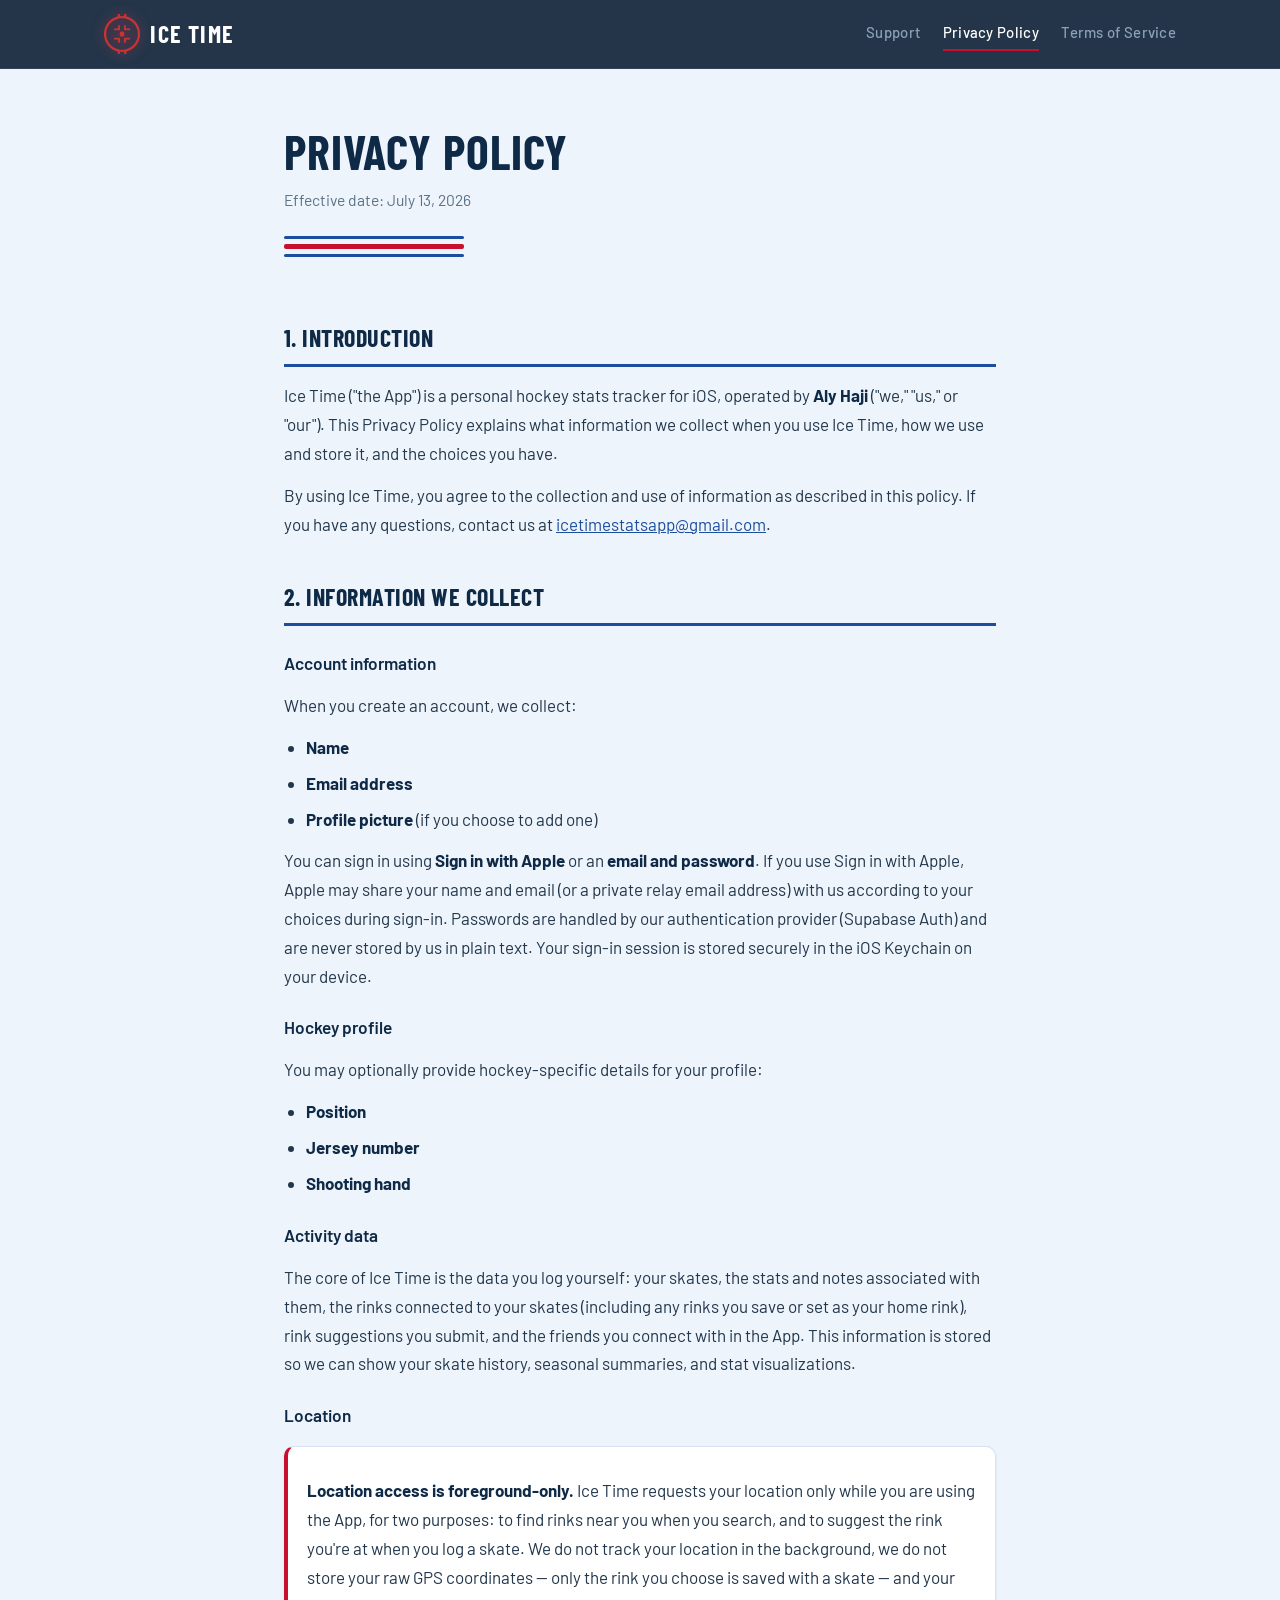
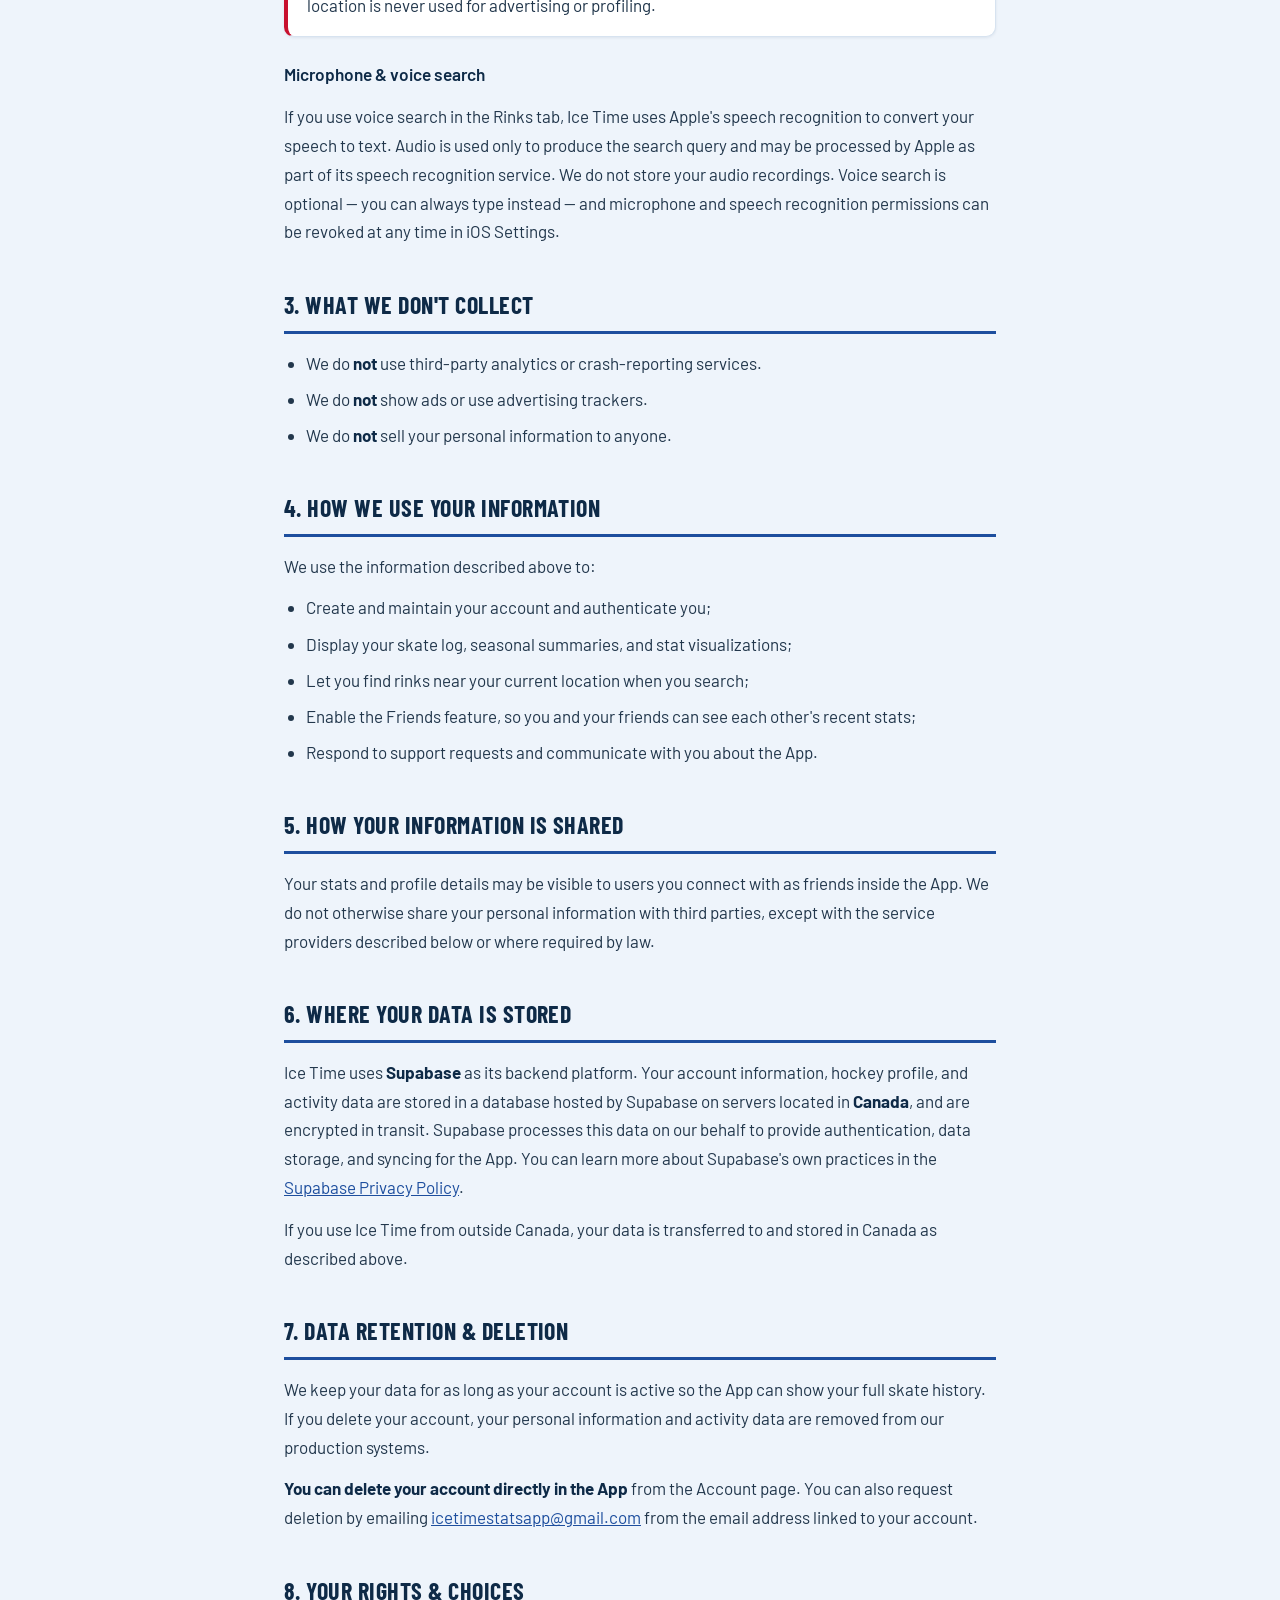
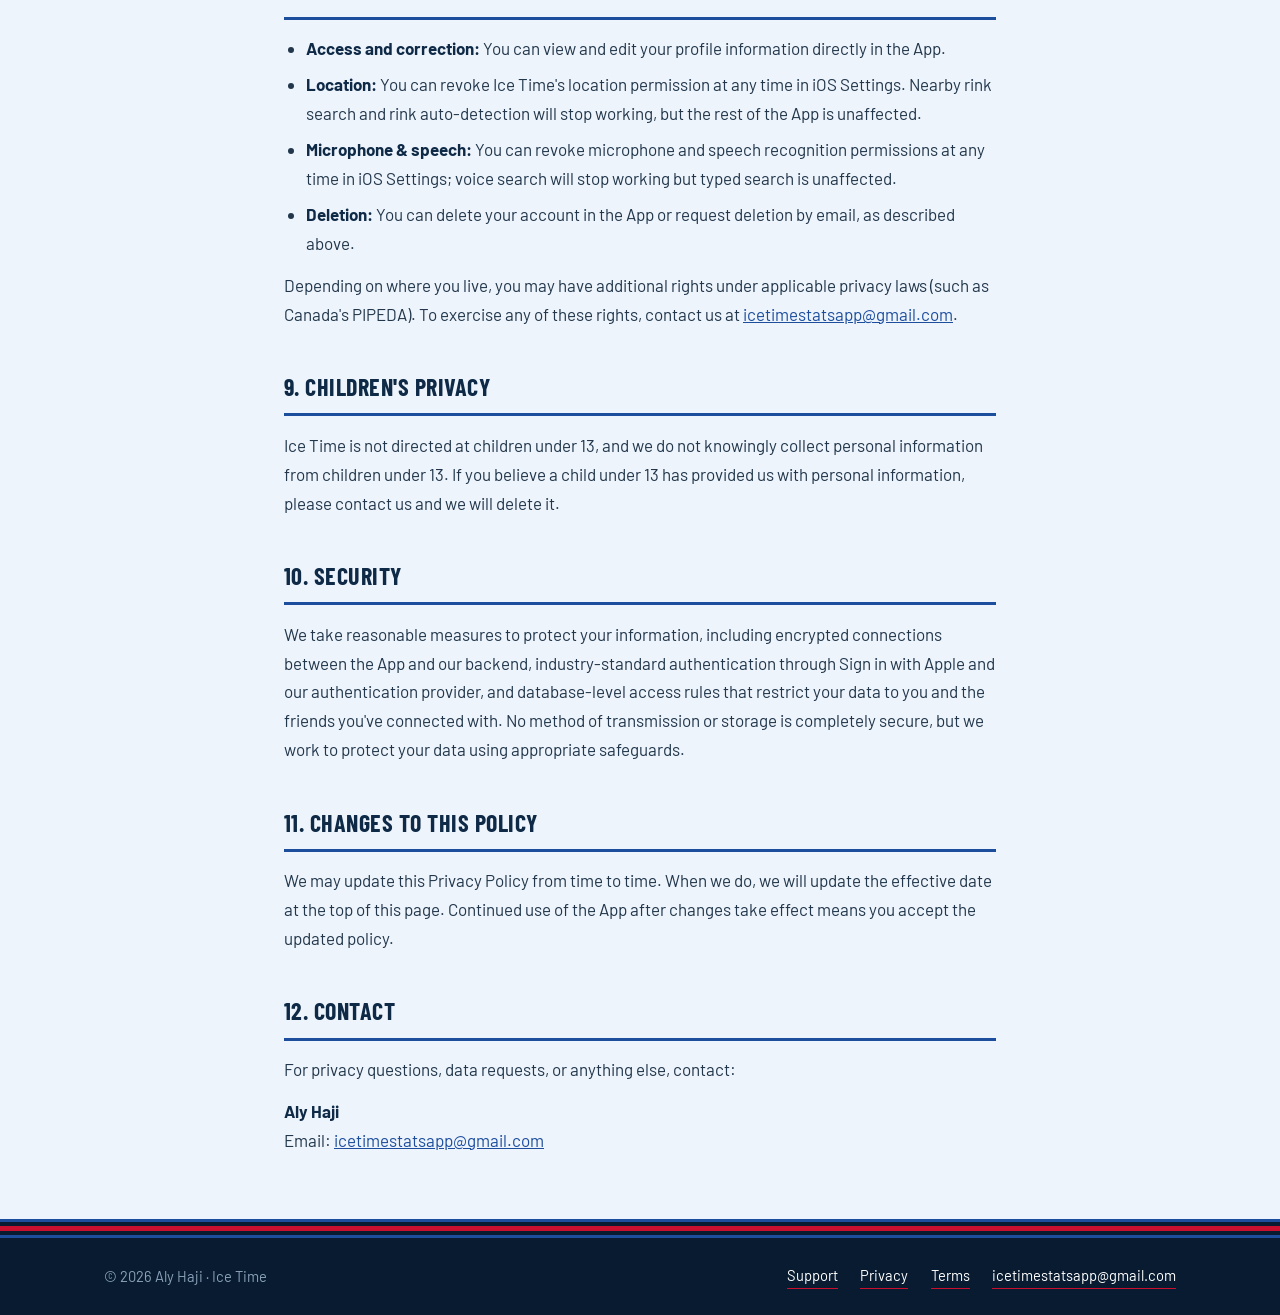
==== commit a061732b: "Use the Glowing Circle artwork as the site logo Replaces the CSS-drawn faceoff dot in the header wit" ====
--- a/privacy.html
+++ b/privacy.html
@@ -5,6 +5,9 @@
   <meta name="viewport" content="width=device-width, initial-scale=1.0">
   <meta name="description" content="Privacy Policy for Ice Time, the personal hockey stats tracker for iOS.">
   <title>Privacy Policy — Ice Time</title>
+  <link rel="icon" href="images/favicon-32.png" sizes="32x32">
+  <link rel="icon" href="images/favicon-512.png" sizes="512x512">
+  <link rel="apple-touch-icon" href="images/apple-touch-icon.png">
   <link rel="preconnect" href="https://fonts.googleapis.com">
   <link rel="preconnect" href="https://fonts.gstatic.com" crossorigin>
   <link href="https://fonts.googleapis.com/css2?family=Barlow+Condensed:wght@600;700&family=Barlow:wght@400;500;600&display=swap" rel="stylesheet">
@@ -15,7 +18,7 @@
   <header class="site-header">
     <div class="wrap">
       <a class="brand" href="index.html">
-        <span class="brand-mark" aria-hidden="true"></span>
+        <img class="brand-mark" src="images/logo.png" width="231" height="256" alt="" aria-hidden="true">
         <span class="brand-name">Ice Time</span>
       </a>
       <nav class="site-nav" aria-label="Site">
--- a/style.css
+++ b/style.css
@@ -113,20 +113,13 @@
 }
 .brand:hover .brand-name { color: var(--ice-2); }
 
+/* Glowing faceoff-circle logo */
 .brand-mark {
-  width: 30px; height: 30px;
-  border-radius: 50%;
-  border: 3px solid var(--red-line);
-  background: var(--white);
-  position: relative;
+  width: auto;
+  height: 40px;
   flex-shrink: 0;
-}
-.brand-mark::after {
-  content: "";
-  position: absolute;
-  inset: 7px;
-  border-radius: 50%;
-  background: var(--red-line);
+  /* lift the mark off the navy bar the way it glows in the app */
+  filter: drop-shadow(0 0 6px rgba(226, 59, 82, .55));
 }
 .brand-name {
   font-family: var(--cond);
